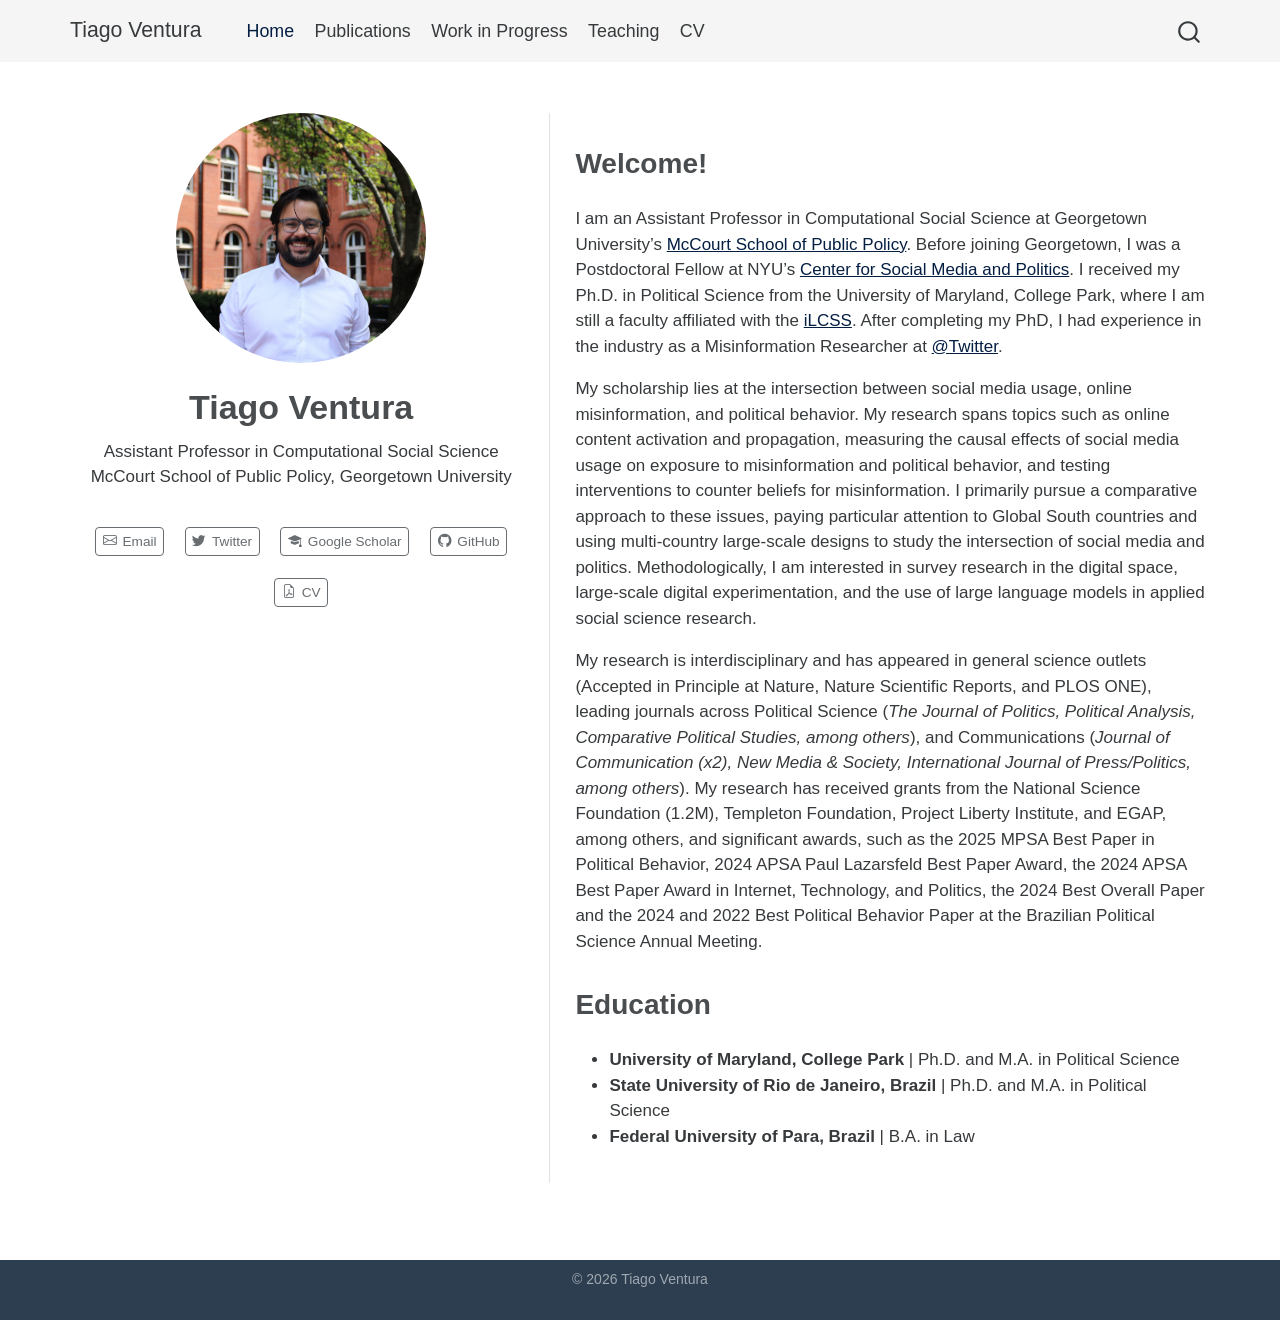
==== docs/index.html @ e1213874 "Initial Quarto website migration from Hugo Academic" ====
<!DOCTYPE html>
<html xmlns="http://www.w3.org/1999/xhtml" lang="en" xml:lang="en"><head>

<meta charset="utf-8">
<meta name="generator" content="quarto-1.3.450">

<meta name="viewport" content="width=device-width, initial-scale=1.0, user-scalable=yes">


<title>Tiago Ventura</title>
<style>
code{white-space: pre-wrap;}
span.smallcaps{font-variant: small-caps;}
div.columns{display: flex; gap: min(4vw, 1.5em);}
div.column{flex: auto; overflow-x: auto;}
div.hanging-indent{margin-left: 1.5em; text-indent: -1.5em;}
ul.task-list{list-style: none;}
ul.task-list li input[type="checkbox"] {
  width: 0.8em;
  margin: 0 0.8em 0.2em -1em; /* quarto-specific, see https://github.com/quarto-dev/quarto-cli/issues/4556 */ 
  vertical-align: middle;
}
</style>


<script src="site_libs/quarto-nav/quarto-nav.js"></script>
<script src="site_libs/quarto-nav/headroom.min.js"></script>
<script src="site_libs/clipboard/clipboard.min.js"></script>
<script src="site_libs/quarto-search/autocomplete.umd.js"></script>
<script src="site_libs/quarto-search/fuse.min.js"></script>
<script src="site_libs/quarto-search/quarto-search.js"></script>
<meta name="quarto:offset" content="./">
<script src="site_libs/quarto-html/quarto.js"></script>
<script src="site_libs/quarto-html/popper.min.js"></script>
<script src="site_libs/quarto-html/tippy.umd.min.js"></script>
<link href="site_libs/quarto-html/tippy.css" rel="stylesheet">
<link href="site_libs/quarto-html/quarto-syntax-highlighting.css" rel="stylesheet" id="quarto-text-highlighting-styles">
<script src="site_libs/bootstrap/bootstrap.min.js"></script>
<link href="site_libs/bootstrap/bootstrap-icons.css" rel="stylesheet">
<link href="site_libs/bootstrap/bootstrap.min.css" rel="stylesheet" id="quarto-bootstrap" data-mode="light">
<script id="quarto-search-options" type="application/json">{
  "location": "navbar",
  "copy-button": false,
  "collapse-after": 3,
  "panel-placement": "end",
  "type": "overlay",
  "limit": 20,
  "language": {
    "search-no-results-text": "No results",
    "search-matching-documents-text": "matching documents",
    "search-copy-link-title": "Copy link to search",
    "search-hide-matches-text": "Hide additional matches",
    "search-more-match-text": "more match in this document",
    "search-more-matches-text": "more matches in this document",
    "search-clear-button-title": "Clear",
    "search-detached-cancel-button-title": "Cancel",
    "search-submit-button-title": "Submit",
    "search-label": "Search"
  }
}</script>
<script async="" src="https://www.googletagmanager.com/gtag/js?id=G-NC4JB8T01M"></script>

<script type="text/javascript">

window.dataLayer = window.dataLayer || [];
function gtag(){dataLayer.push(arguments);}
gtag('js', new Date());
gtag('config', 'G-NC4JB8T01M', { 'anonymize_ip': true});
</script>


<link rel="stylesheet" href="styles.css">
</head>

<body class="nav-fixed fullcontent">

<div id="quarto-search-results"></div>
  <header id="quarto-header" class="headroom fixed-top">
    <nav class="navbar navbar-expand-lg navbar-dark ">
      <div class="navbar-container container-fluid">
      <div class="navbar-brand-container">
    <a class="navbar-brand" href="./index.html">
    <span class="navbar-title">Tiago Ventura</span>
    </a>
  </div>
            <div id="quarto-search" class="" title="Search"></div>
          <button class="navbar-toggler" type="button" data-bs-toggle="collapse" data-bs-target="#navbarCollapse" aria-controls="navbarCollapse" aria-expanded="false" aria-label="Toggle navigation" onclick="if (window.quartoToggleHeadroom) { window.quartoToggleHeadroom(); }">
  <span class="navbar-toggler-icon"></span>
</button>
          <div class="collapse navbar-collapse" id="navbarCollapse">
            <ul class="navbar-nav navbar-nav-scroll me-auto">
  <li class="nav-item">
    <a class="nav-link active" href="./index.html" rel="" target="" aria-current="page">
 <span class="menu-text">Home</span></a>
  </li>  
  <li class="nav-item">
    <a class="nav-link" href="./publications/index.html" rel="" target="">
 <span class="menu-text">Publications</span></a>
  </li>  
  <li class="nav-item">
    <a class="nav-link" href="./work-in-progress/index.html" rel="" target="">
 <span class="menu-text">Work in Progress</span></a>
  </li>  
  <li class="nav-item">
    <a class="nav-link" href="./teaching.html" rel="" target="">
 <span class="menu-text">Teaching</span></a>
  </li>  
  <li class="nav-item">
    <a class="nav-link" href="./files/cv2.pdf" rel="" target="">
 <span class="menu-text">CV</span></a>
  </li>  
</ul>
            <div class="quarto-navbar-tools ms-auto">
</div>
          </div> <!-- /navcollapse -->
      </div> <!-- /container-fluid -->
    </nav>
</header>
<!-- content -->
<div id="quarto-content" class="quarto-container page-columns page-rows-contents page-layout-article page-navbar">
<!-- sidebar -->
<!-- margin-sidebar -->
    
<!-- main -->
<div class="quarto-about-trestles">
  <div class="about-entity">
    <img src="images/profile.jpg" class="about-image
  round " style="height: 14.7em; width: 14.7em;">
<header id="title-block-header" class="quarto-title-block default">
<div class="quarto-title">
<h1 class="title">Tiago Ventura</h1>
<p class="subtitle lead"></p><p>Assistant Professor in Computational Social Science McCourt School of Public Policy, Georgetown University</p><p></p>
</div>
<div class="quarto-title-meta">
  </div>
</header>
    <div class="about-links">
  <a href="mailto:tv186@georgetown.edu" class="about-link" rel="" target="">
    <i class="bi bi-envelope"></i>
     <span class="about-link-text">Email</span>
  </a>
  <a href="https://twitter.com/_tiagoventura" class="about-link" rel="" target="">
    <i class="bi bi-twitter"></i>
     <span class="about-link-text">Twitter</span>
  </a>
  <a href="https://scholar.google.com/citations?user=lG2qlIoAAAAJ&amp;hl=en" class="about-link" rel="" target="">
    <i class="bi bi-mortarboard-fill"></i>
     <span class="about-link-text">Google Scholar</span>
  </a>
  <a href="https://github.com/TiagoVentura" class="about-link" rel="" target="">
    <i class="bi bi-github"></i>
     <span class="about-link-text">GitHub</span>
  </a>
  <a href="/files/cv2.pdf" class="about-link" rel="" target="">
    <i class="bi bi-file-earmark-pdf"></i>
     <span class="about-link-text">CV</span>
  </a>
</div>
  </div>
  <div class="about-contents"><main class="content" id="quarto-document-content">
<section id="welcome" class="level2">
<h2 data-anchor-id="welcome">Welcome!</h2>
<p>I am an Assistant Professor in Computational Social Science at Georgetown University’s <a href="https://mccourt.georgetown.edu/">McCourt School of Public Policy</a>. Before joining Georgetown, I was a Postdoctoral Fellow at NYU’s <a href="https://csmapnyu.org/">Center for Social Media and Politics</a>. I received my Ph.D.&nbsp;in Political Science from the University of Maryland, College Park, where I am still a faculty affiliated with the <a href="https://ilcss.umd.edu/">iLCSS</a>. After completing my PhD, I had experience in the industry as a Misinformation Researcher at <a href="https://twitter.com/TwitterResearch"><span class="citation" data-cites="Twitter">@Twitter</span></a>.</p>
<p>My scholarship lies at the intersection between social media usage, online misinformation, and political behavior. My research spans topics such as online content activation and propagation, measuring the causal effects of social media usage on exposure to misinformation and political behavior, and testing interventions to counter beliefs for misinformation. I primarily pursue a comparative approach to these issues, paying particular attention to Global South countries and using multi-country large-scale designs to study the intersection of social media and politics. Methodologically, I am interested in survey research in the digital space, large-scale digital experimentation, and the use of large language models in applied social science research.</p>
<p>My research is interdisciplinary and has appeared in general science outlets (Accepted in Principle at Nature, Nature Scientific Reports, and PLOS ONE), leading journals across Political Science (<em>The Journal of Politics, Political Analysis, Comparative Political Studies, among others</em>), and Communications (<em>Journal of Communication (x2), New Media &amp; Society, International Journal of Press/Politics, among others</em>). My research has received grants from the National Science Foundation (1.2M), Templeton Foundation, Project Liberty Institute, and EGAP, among others, and significant awards, such as the 2025 MPSA Best Paper in Political Behavior, 2024 APSA Paul Lazarsfeld Best Paper Award, the 2024 APSA Best Paper Award in Internet, Technology, and Politics, the 2024 Best Overall Paper and the 2024 and 2022 Best Political Behavior Paper at the Brazilian Political Science Annual Meeting.</p>
</section>
<section id="education" class="level2">
<h2 data-anchor-id="education">Education</h2>
<ul>
<li><strong>University of Maryland, College Park</strong> | Ph.D.&nbsp;and M.A.&nbsp;in Political Science</li>
<li><strong>State University of Rio de Janeiro, Brazil</strong> | Ph.D.&nbsp;and M.A.&nbsp;in Political Science</li>
<li><strong>Federal University of Para, Brazil</strong> | B.A. in Law</li>
</ul>


</section>
</main></div>
</div>
 <!-- /main -->
<script id="quarto-html-after-body" type="application/javascript">
window.document.addEventListener("DOMContentLoaded", function (event) {
  const toggleBodyColorMode = (bsSheetEl) => {
    const mode = bsSheetEl.getAttribute("data-mode");
    const bodyEl = window.document.querySelector("body");
    if (mode === "dark") {
      bodyEl.classList.add("quarto-dark");
      bodyEl.classList.remove("quarto-light");
    } else {
      bodyEl.classList.add("quarto-light");
      bodyEl.classList.remove("quarto-dark");
    }
  }
  const toggleBodyColorPrimary = () => {
    const bsSheetEl = window.document.querySelector("link#quarto-bootstrap");
    if (bsSheetEl) {
      toggleBodyColorMode(bsSheetEl);
    }
  }
  toggleBodyColorPrimary();  
  const isCodeAnnotation = (el) => {
    for (const clz of el.classList) {
      if (clz.startsWith('code-annotation-')) {                     
        return true;
      }
    }
    return false;
  }
  const clipboard = new window.ClipboardJS('.code-copy-button', {
    text: function(trigger) {
      const codeEl = trigger.previousElementSibling.cloneNode(true);
      for (const childEl of codeEl.children) {
        if (isCodeAnnotation(childEl)) {
          childEl.remove();
        }
      }
      return codeEl.innerText;
    }
  });
  clipboard.on('success', function(e) {
    // button target
    const button = e.trigger;
    // don't keep focus
    button.blur();
    // flash "checked"
    button.classList.add('code-copy-button-checked');
    var currentTitle = button.getAttribute("title");
    button.setAttribute("title", "Copied!");
    let tooltip;
    if (window.bootstrap) {
      button.setAttribute("data-bs-toggle", "tooltip");
      button.setAttribute("data-bs-placement", "left");
      button.setAttribute("data-bs-title", "Copied!");
      tooltip = new bootstrap.Tooltip(button, 
        { trigger: "manual", 
          customClass: "code-copy-button-tooltip",
          offset: [0, -8]});
      tooltip.show();    
    }
    setTimeout(function() {
      if (tooltip) {
        tooltip.hide();
        button.removeAttribute("data-bs-title");
        button.removeAttribute("data-bs-toggle");
        button.removeAttribute("data-bs-placement");
      }
      button.setAttribute("title", currentTitle);
      button.classList.remove('code-copy-button-checked');
    }, 1000);
    // clear code selection
    e.clearSelection();
  });
  function tippyHover(el, contentFn) {
    const config = {
      allowHTML: true,
      content: contentFn,
      maxWidth: 500,
      delay: 100,
      arrow: false,
      appendTo: function(el) {
          return el.parentElement;
      },
      interactive: true,
      interactiveBorder: 10,
      theme: 'quarto',
      placement: 'bottom-start'
    };
    window.tippy(el, config); 
  }
  const noterefs = window.document.querySelectorAll('a[role="doc-noteref"]');
  for (var i=0; i<noterefs.length; i++) {
    const ref = noterefs[i];
    tippyHover(ref, function() {
      // use id or data attribute instead here
      let href = ref.getAttribute('data-footnote-href') || ref.getAttribute('href');
      try { href = new URL(href).hash; } catch {}
      const id = href.replace(/^#\/?/, "");
      const note = window.document.getElementById(id);
      return note.innerHTML;
    });
  }
      let selectedAnnoteEl;
      const selectorForAnnotation = ( cell, annotation) => {
        let cellAttr = 'data-code-cell="' + cell + '"';
        let lineAttr = 'data-code-annotation="' +  annotation + '"';
        const selector = 'span[' + cellAttr + '][' + lineAttr + ']';
        return selector;
      }
      const selectCodeLines = (annoteEl) => {
        const doc = window.document;
        const targetCell = annoteEl.getAttribute("data-target-cell");
        const targetAnnotation = annoteEl.getAttribute("data-target-annotation");
        const annoteSpan = window.document.querySelector(selectorForAnnotation(targetCell, targetAnnotation));
        const lines = annoteSpan.getAttribute("data-code-lines").split(",");
        const lineIds = lines.map((line) => {
          return targetCell + "-" + line;
        })
        let top = null;
        let height = null;
        let parent = null;
        if (lineIds.length > 0) {
            //compute the position of the single el (top and bottom and make a div)
            const el = window.document.getElementById(lineIds[0]);
            top = el.offsetTop;
            height = el.offsetHeight;
            parent = el.parentElement.parentElement;
          if (lineIds.length > 1) {
            const lastEl = window.document.getElementById(lineIds[lineIds.length - 1]);
            const bottom = lastEl.offsetTop + lastEl.offsetHeight;
            height = bottom - top;
          }
          if (top !== null && height !== null && parent !== null) {
            // cook up a div (if necessary) and position it 
            let div = window.document.getElementById("code-annotation-line-highlight");
            if (div === null) {
              div = window.document.createElement("div");
              div.setAttribute("id", "code-annotation-line-highlight");
              div.style.position = 'absolute';
              parent.appendChild(div);
            }
            div.style.top = top - 2 + "px";
            div.style.height = height + 4 + "px";
            let gutterDiv = window.document.getElementById("code-annotation-line-highlight-gutter");
            if (gutterDiv === null) {
              gutterDiv = window.document.createElement("div");
              gutterDiv.setAttribute("id", "code-annotation-line-highlight-gutter");
              gutterDiv.style.position = 'absolute';
              const codeCell = window.document.getElementById(targetCell);
              const gutter = codeCell.querySelector('.code-annotation-gutter');
              gutter.appendChild(gutterDiv);
            }
            gutterDiv.style.top = top - 2 + "px";
            gutterDiv.style.height = height + 4 + "px";
          }
          selectedAnnoteEl = annoteEl;
        }
      };
      const unselectCodeLines = () => {
        const elementsIds = ["code-annotation-line-highlight", "code-annotation-line-highlight-gutter"];
        elementsIds.forEach((elId) => {
          const div = window.document.getElementById(elId);
          if (div) {
            div.remove();
          }
        });
        selectedAnnoteEl = undefined;
      };
      // Attach click handler to the DT
      const annoteDls = window.document.querySelectorAll('dt[data-target-cell]');
      for (const annoteDlNode of annoteDls) {
        annoteDlNode.addEventListener('click', (event) => {
          const clickedEl = event.target;
          if (clickedEl !== selectedAnnoteEl) {
            unselectCodeLines();
            const activeEl = window.document.querySelector('dt[data-target-cell].code-annotation-active');
            if (activeEl) {
              activeEl.classList.remove('code-annotation-active');
            }
            selectCodeLines(clickedEl);
            clickedEl.classList.add('code-annotation-active');
          } else {
            // Unselect the line
            unselectCodeLines();
            clickedEl.classList.remove('code-annotation-active');
          }
        });
      }
  const findCites = (el) => {
    const parentEl = el.parentElement;
    if (parentEl) {
      const cites = parentEl.dataset.cites;
      if (cites) {
        return {
          el,
          cites: cites.split(' ')
        };
      } else {
        return findCites(el.parentElement)
      }
    } else {
      return undefined;
    }
  };
  var bibliorefs = window.document.querySelectorAll('a[role="doc-biblioref"]');
  for (var i=0; i<bibliorefs.length; i++) {
    const ref = bibliorefs[i];
    const citeInfo = findCites(ref);
    if (citeInfo) {
      tippyHover(citeInfo.el, function() {
        var popup = window.document.createElement('div');
        citeInfo.cites.forEach(function(cite) {
          var citeDiv = window.document.createElement('div');
          citeDiv.classList.add('hanging-indent');
          citeDiv.classList.add('csl-entry');
          var biblioDiv = window.document.getElementById('ref-' + cite);
          if (biblioDiv) {
            citeDiv.innerHTML = biblioDiv.innerHTML;
          }
          popup.appendChild(citeDiv);
        });
        return popup.innerHTML;
      });
    }
  }
});
</script>
</div> <!-- /content -->
<footer class="footer">
  <div class="nav-footer">
    <div class="nav-footer-left">
      &nbsp;
    </div>   
    <div class="nav-footer-center">© 2026 Tiago Ventura</div>
    <div class="nav-footer-right">
      &nbsp;
    </div>
  </div>
</footer>



</body></html>
---- docs/site_libs/quarto-html/tippy.css ----
.tippy-box[data-animation=fade][data-state=hidden]{opacity:0}[data-tippy-root]{max-width:calc(100vw - 10px)}.tippy-box{position:relative;background-color:#333;color:#fff;border-radius:4px;font-size:14px;line-height:1.4;white-space:normal;outline:0;transition-property:transform,visibility,opacity}.tippy-box[data-placement^=top]>.tippy-arrow{bottom:0}.tippy-box[data-placement^=top]>.tippy-arrow:before{bottom:-7px;left:0;border-width:8px 8px 0;border-top-color:initial;transform-origin:center top}.tippy-box[data-placement^=bottom]>.tippy-arrow{top:0}.tippy-box[data-placement^=bottom]>.tippy-arrow:before{top:-7px;left:0;border-width:0 8px 8px;border-bottom-color:initial;transform-origin:center bottom}.tippy-box[data-placement^=left]>.tippy-arrow{right:0}.tippy-box[data-placement^=left]>.tippy-arrow:before{border-width:8px 0 8px 8px;border-left-color:initial;right:-7px;transform-origin:center left}.tippy-box[data-placement^=right]>.tippy-arrow{left:0}.tippy-box[data-placement^=right]>.tippy-arrow:before{left:-7px;border-width:8px 8px 8px 0;border-right-color:initial;transform-origin:center right}.tippy-box[data-inertia][data-state=visible]{transition-timing-function:cubic-bezier(.54,1.5,.38,1.11)}.tippy-arrow{width:16px;height:16px;color:#333}.tippy-arrow:before{content:"";position:absolute;border-color:transparent;border-style:solid}.tippy-content{position:relative;padding:5px 9px;z-index:1}
---- docs/site_libs/quarto-html/quarto-syntax-highlighting.css ----
/* quarto syntax highlight colors */
:root {
  --quarto-hl-ot-color: #003B4F;
  --quarto-hl-at-color: #657422;
  --quarto-hl-ss-color: #20794D;
  --quarto-hl-an-color: #5E5E5E;
  --quarto-hl-fu-color: #4758AB;
  --quarto-hl-st-color: #20794D;
  --quarto-hl-cf-color: #003B4F;
  --quarto-hl-op-color: #5E5E5E;
  --quarto-hl-er-color: #AD0000;
  --quarto-hl-bn-color: #AD0000;
  --quarto-hl-al-color: #AD0000;
  --quarto-hl-va-color: #111111;
  --quarto-hl-bu-color: inherit;
  --quarto-hl-ex-color: inherit;
  --quarto-hl-pp-color: #AD0000;
  --quarto-hl-in-color: #5E5E5E;
  --quarto-hl-vs-color: #20794D;
  --quarto-hl-wa-color: #5E5E5E;
  --quarto-hl-do-color: #5E5E5E;
  --quarto-hl-im-color: #00769E;
  --quarto-hl-ch-color: #20794D;
  --quarto-hl-dt-color: #AD0000;
  --quarto-hl-fl-color: #AD0000;
  --quarto-hl-co-color: #5E5E5E;
  --quarto-hl-cv-color: #5E5E5E;
  --quarto-hl-cn-color: #8f5902;
  --quarto-hl-sc-color: #5E5E5E;
  --quarto-hl-dv-color: #AD0000;
  --quarto-hl-kw-color: #003B4F;
}

/* other quarto variables */
:root {
  --quarto-font-monospace: SFMono-Regular, Menlo, Monaco, Consolas, "Liberation Mono", "Courier New", monospace;
}

pre > code.sourceCode > span {
  color: #003B4F;
}

code span {
  color: #003B4F;
}

code.sourceCode > span {
  color: #003B4F;
}

div.sourceCode,
div.sourceCode pre.sourceCode {
  color: #003B4F;
}

code span.ot {
  color: #003B4F;
  font-style: inherit;
}

code span.at {
  color: #657422;
  font-style: inherit;
}

code span.ss {
  color: #20794D;
  font-style: inherit;
}

code span.an {
  color: #5E5E5E;
  font-style: inherit;
}

code span.fu {
  color: #4758AB;
  font-style: inherit;
}

code span.st {
  color: #20794D;
  font-style: inherit;
}

code span.cf {
  color: #003B4F;
  font-style: inherit;
}

code span.op {
  color: #5E5E5E;
  font-style: inherit;
}

code span.er {
  color: #AD0000;
  font-style: inherit;
}

code span.bn {
  color: #AD0000;
  font-style: inherit;
}

code span.al {
  color: #AD0000;
  font-style: inherit;
}

code span.va {
  color: #111111;
  font-style: inherit;
}

code span.bu {
  font-style: inherit;
}

code span.ex {
  font-style: inherit;
}

code span.pp {
  color: #AD0000;
  font-style: inherit;
}

code span.in {
  color: #5E5E5E;
  font-style: inherit;
}

code span.vs {
  color: #20794D;
  font-style: inherit;
}

code span.wa {
  color: #5E5E5E;
  font-style: italic;
}

code span.do {
  color: #5E5E5E;
  font-style: italic;
}

code span.im {
  color: #00769E;
  font-style: inherit;
}

code span.ch {
  color: #20794D;
  font-style: inherit;
}

code span.dt {
  color: #AD0000;
  font-style: inherit;
}

code span.fl {
  color: #AD0000;
  font-style: inherit;
}

code span.co {
  color: #5E5E5E;
  font-style: inherit;
}

code span.cv {
  color: #5E5E5E;
  font-style: italic;
}

code span.cn {
  color: #8f5902;
  font-style: inherit;
}

code span.sc {
  color: #5E5E5E;
  font-style: inherit;
}

code span.dv {
  color: #AD0000;
  font-style: inherit;
}

code span.kw {
  color: #003B4F;
  font-style: inherit;
}

.prevent-inlining {
  content: "</";
}

/*# sourceMappingURL=debc5d5d77c3f9108843748ff7464032.css.map */
---- docs/styles.css ----
/* Additional CSS overrides */
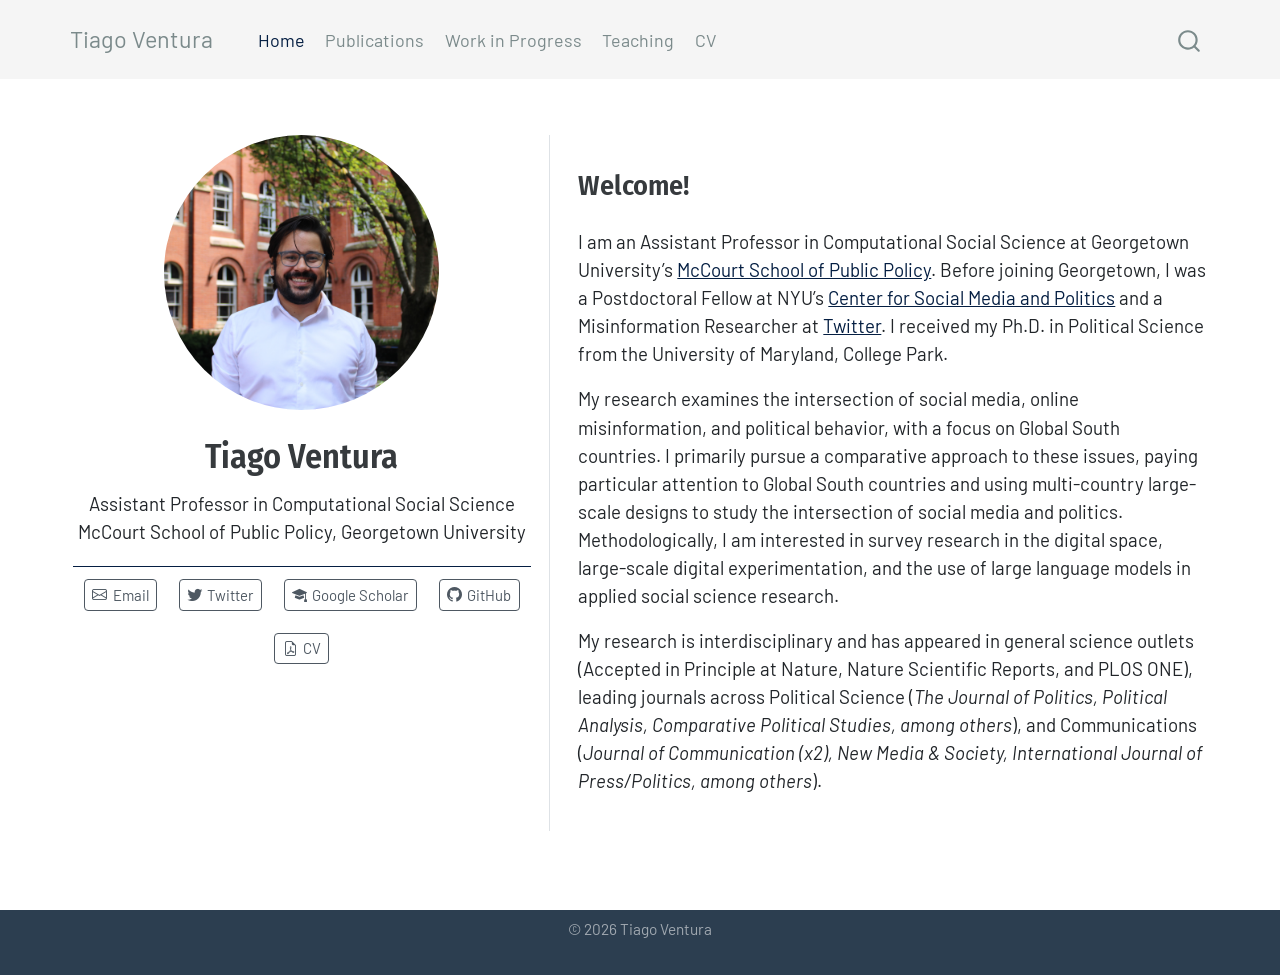
==== commit 7bf93e92: "Update site: Flatly theme, awards, tighter layout, CV fixes, custom domain - Switch theme from Cosmo" ====
--- a/docs/index.html
+++ b/docs/index.html
@@ -106,7 +106,7 @@
  <span class="menu-text">Teaching</span></a>
   </li>  
   <li class="nav-item">
-    <a class="nav-link" href="./files/cv2.pdf" rel="" target="">
+    <a class="nav-link" href="./cv.pdf" rel="" target="">
  <span class="menu-text">CV</span></a>
   </li>  
 </ul>
@@ -143,7 +143,7 @@
     <i class="bi bi-twitter"></i>
      <span class="about-link-text">Twitter</span>
   </a>
-  <a href="https://scholar.google.com/citations?user=lG2qlIoAAAAJ&amp;hl=en" class="about-link" rel="" target="">
+  <a href="https://scholar.google.com/citations?user=l1-4TiAAAAAJ&amp;hl=en" class="about-link" rel="" target="">
     <i class="bi bi-mortarboard-fill"></i>
      <span class="about-link-text">Google Scholar</span>
   </a>
@@ -151,7 +151,7 @@
     <i class="bi bi-github"></i>
      <span class="about-link-text">GitHub</span>
   </a>
-  <a href="/files/cv2.pdf" class="about-link" rel="" target="">
+  <a href="/cv.pdf" class="about-link" rel="" target="">
     <i class="bi bi-file-earmark-pdf"></i>
      <span class="about-link-text">CV</span>
   </a>
@@ -160,17 +160,13 @@
   <div class="about-contents"><main class="content" id="quarto-document-content">
 <section id="welcome" class="level2">
 <h2 data-anchor-id="welcome">Welcome!</h2>
-<p>I am an Assistant Professor in Computational Social Science at Georgetown University’s <a href="https://mccourt.georgetown.edu/">McCourt School of Public Policy</a>. Before joining Georgetown, I was a Postdoctoral Fellow at NYU’s <a href="https://csmapnyu.org/">Center for Social Media and Politics</a>. I received my Ph.D.&nbsp;in Political Science from the University of Maryland, College Park, where I am still a faculty affiliated with the <a href="https://ilcss.umd.edu/">iLCSS</a>. After completing my PhD, I had experience in the industry as a Misinformation Researcher at <a href="https://twitter.com/TwitterResearch"><span class="citation" data-cites="Twitter">@Twitter</span></a>.</p>
-<p>My scholarship lies at the intersection between social media usage, online misinformation, and political behavior. My research spans topics such as online content activation and propagation, measuring the causal effects of social media usage on exposure to misinformation and political behavior, and testing interventions to counter beliefs for misinformation. I primarily pursue a comparative approach to these issues, paying particular attention to Global South countries and using multi-country large-scale designs to study the intersection of social media and politics. Methodologically, I am interested in survey research in the digital space, large-scale digital experimentation, and the use of large language models in applied social science research.</p>
-<p>My research is interdisciplinary and has appeared in general science outlets (Accepted in Principle at Nature, Nature Scientific Reports, and PLOS ONE), leading journals across Political Science (<em>The Journal of Politics, Political Analysis, Comparative Political Studies, among others</em>), and Communications (<em>Journal of Communication (x2), New Media &amp; Society, International Journal of Press/Politics, among others</em>). My research has received grants from the National Science Foundation (1.2M), Templeton Foundation, Project Liberty Institute, and EGAP, among others, and significant awards, such as the 2025 MPSA Best Paper in Political Behavior, 2024 APSA Paul Lazarsfeld Best Paper Award, the 2024 APSA Best Paper Award in Internet, Technology, and Politics, the 2024 Best Overall Paper and the 2024 and 2022 Best Political Behavior Paper at the Brazilian Political Science Annual Meeting.</p>
-</section>
-<section id="education" class="level2">
-<h2 data-anchor-id="education">Education</h2>
-<ul>
-<li><strong>University of Maryland, College Park</strong> | Ph.D.&nbsp;and M.A.&nbsp;in Political Science</li>
-<li><strong>State University of Rio de Janeiro, Brazil</strong> | Ph.D.&nbsp;and M.A.&nbsp;in Political Science</li>
-<li><strong>Federal University of Para, Brazil</strong> | B.A. in Law</li>
-</ul>
+<p>I am an Assistant Professor in Computational Social Science at Georgetown University’s <a href="https://mccourt.georgetown.edu/">McCourt School of Public Policy</a>. Before joining Georgetown, I was a Postdoctoral Fellow at NYU’s <a href="https://csmapnyu.org/">Center for Social Media and Politics</a> and a Misinformation Researcher at <a href="https://twitter.com/TwitterResearch">Twitter</a>. I received my Ph.D.&nbsp;in Political Science from the University of Maryland, College Park.</p>
+<p>My research examines the intersection of social media, online misinformation, and political behavior, with a focus on Global South countries. I primarily pursue a comparative approach to these issues, paying particular attention to Global South countries and using multi-country large-scale designs to study the intersection of social media and politics. Methodologically, I am interested in survey research in the digital space, large-scale digital experimentation, and the use of large language models in applied social science research.</p>
+<p>My research is interdisciplinary and has appeared in general science outlets (Accepted in Principle at Nature, Nature Scientific Reports, and PLOS ONE), leading journals across Political Science (<em>The Journal of Politics, Political Analysis, Comparative Political Studies, among others</em>), and Communications (<em>Journal of Communication (x2), New Media &amp; Society, International Journal of Press/Politics, among others</em>).</p>
+<!-- ## Education -->
+<!-- - **University of Maryland, College Park** | Ph.D. and M.A. in Political Science -->
+<!-- - **State University of Rio de Janeiro, Brazil** | Ph.D. and M.A. in Political Science -->
+<!-- - **Federal University of Para, Brazil** | B.A. in Law -->
 
 
 </section>
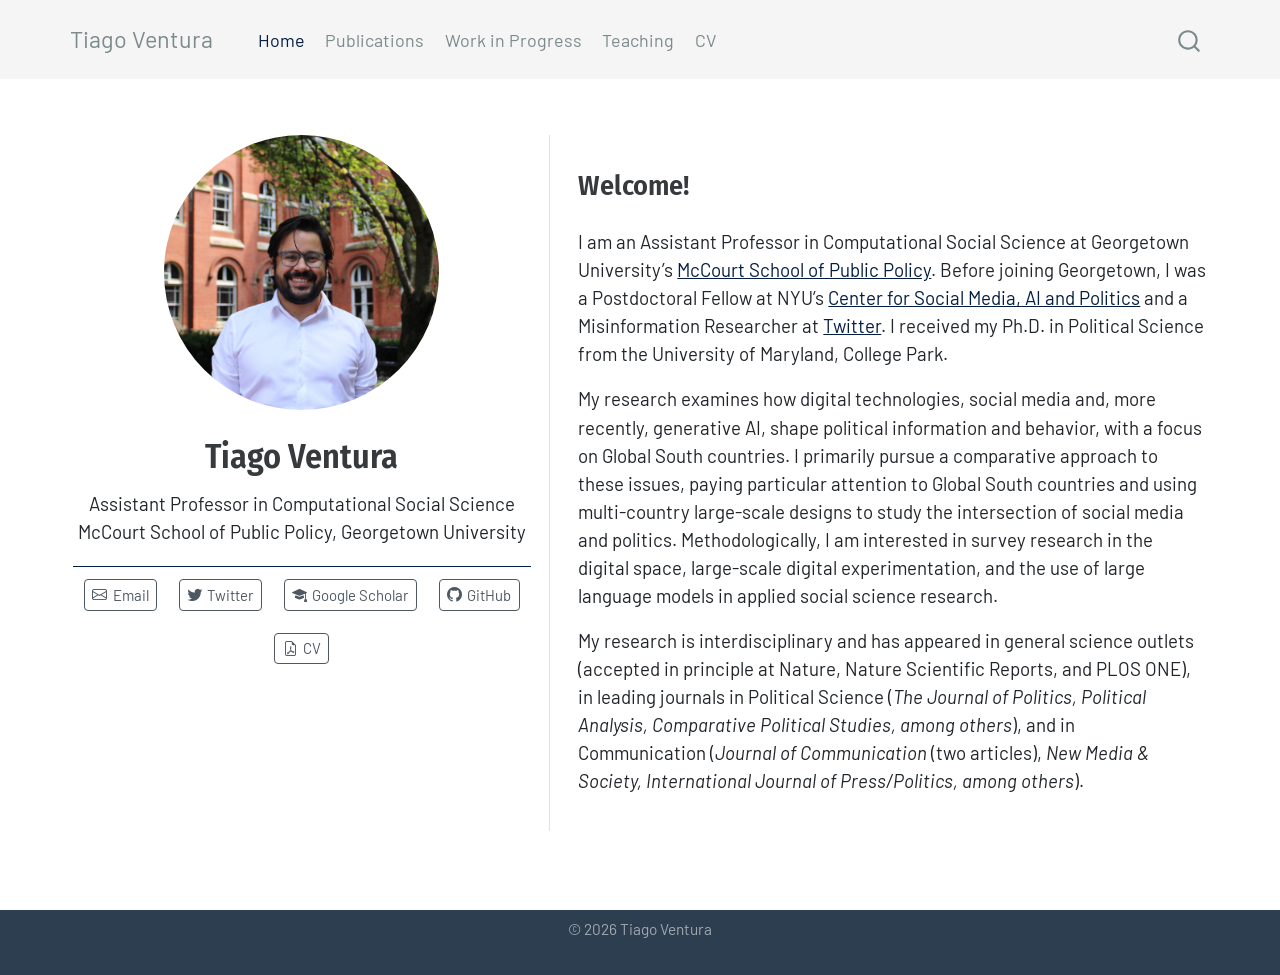
==== commit f06ba907: "Pre-submission fixes: current CV, MPSA 2026, NHB spelling, Bisbee, AI in bio, CSMaP rename, pub year" ====
--- a/docs/index.html
+++ b/docs/index.html
@@ -160,9 +160,9 @@
   <div class="about-contents"><main class="content" id="quarto-document-content">
 <section id="welcome" class="level2">
 <h2 data-anchor-id="welcome">Welcome!</h2>
-<p>I am an Assistant Professor in Computational Social Science at Georgetown University’s <a href="https://mccourt.georgetown.edu/">McCourt School of Public Policy</a>. Before joining Georgetown, I was a Postdoctoral Fellow at NYU’s <a href="https://csmapnyu.org/">Center for Social Media and Politics</a> and a Misinformation Researcher at <a href="https://twitter.com/TwitterResearch">Twitter</a>. I received my Ph.D.&nbsp;in Political Science from the University of Maryland, College Park.</p>
-<p>My research examines the intersection of social media, online misinformation, and political behavior, with a focus on Global South countries. I primarily pursue a comparative approach to these issues, paying particular attention to Global South countries and using multi-country large-scale designs to study the intersection of social media and politics. Methodologically, I am interested in survey research in the digital space, large-scale digital experimentation, and the use of large language models in applied social science research.</p>
-<p>My research is interdisciplinary and has appeared in general science outlets (Accepted in Principle at Nature, Nature Scientific Reports, and PLOS ONE), leading journals across Political Science (<em>The Journal of Politics, Political Analysis, Comparative Political Studies, among others</em>), and Communications (<em>Journal of Communication (x2), New Media &amp; Society, International Journal of Press/Politics, among others</em>).</p>
+<p>I am an Assistant Professor in Computational Social Science at Georgetown University’s <a href="https://mccourt.georgetown.edu/">McCourt School of Public Policy</a>. Before joining Georgetown, I was a Postdoctoral Fellow at NYU’s <a href="https://csmapnyu.org/">Center for Social Media, AI and Politics</a> and a Misinformation Researcher at <a href="https://twitter.com/TwitterResearch">Twitter</a>. I received my Ph.D.&nbsp;in Political Science from the University of Maryland, College Park.</p>
+<p>My research examines how digital technologies, social media and, more recently, generative AI, shape political information and behavior, with a focus on Global South countries. I primarily pursue a comparative approach to these issues, paying particular attention to Global South countries and using multi-country large-scale designs to study the intersection of social media and politics. Methodologically, I am interested in survey research in the digital space, large-scale digital experimentation, and the use of large language models in applied social science research.</p>
+<p>My research is interdisciplinary and has appeared in general science outlets (accepted in principle at Nature, Nature Scientific Reports, and PLOS ONE), in leading journals in Political Science (<em>The Journal of Politics, Political Analysis, Comparative Political Studies, among others</em>), and in Communication (<em>Journal of Communication</em> (two articles), <em>New Media &amp; Society, International Journal of Press/Politics, among others</em>).</p>
 <!-- ## Education -->
 <!-- - **University of Maryland, College Park** | Ph.D. and M.A. in Political Science -->
 <!-- - **State University of Rio de Janeiro, Brazil** | Ph.D. and M.A. in Political Science -->
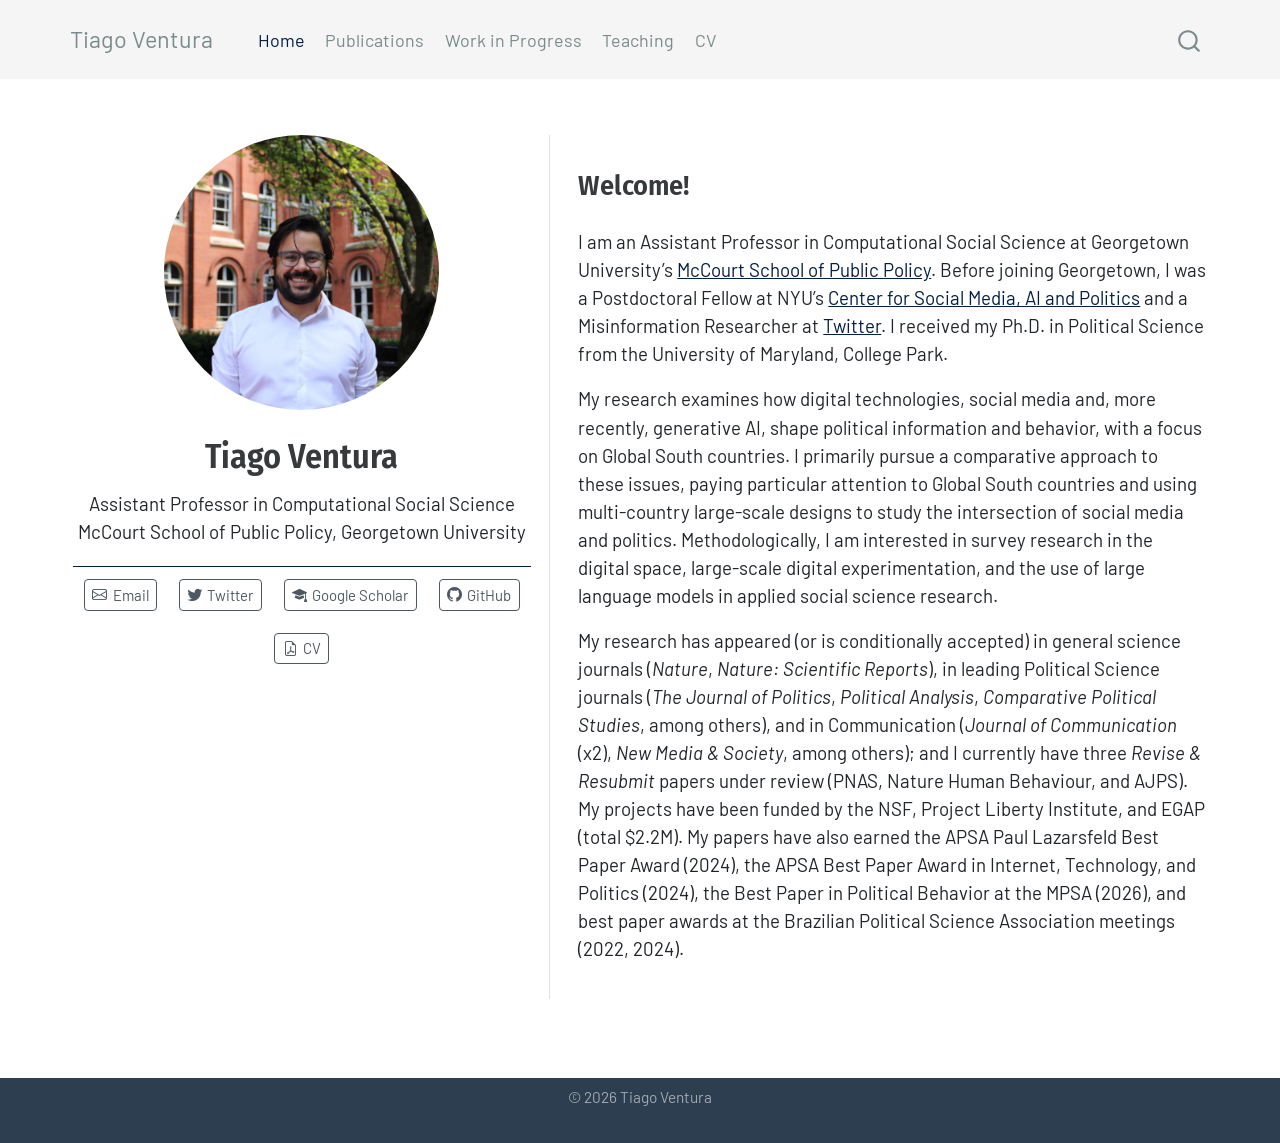
==== commit 13a95e67: "Homepage: replace record paragraph with cover-letter version" ====
--- a/docs/index.html
+++ b/docs/index.html
@@ -162,7 +162,7 @@
 <h2 data-anchor-id="welcome">Welcome!</h2>
 <p>I am an Assistant Professor in Computational Social Science at Georgetown University’s <a href="https://mccourt.georgetown.edu/">McCourt School of Public Policy</a>. Before joining Georgetown, I was a Postdoctoral Fellow at NYU’s <a href="https://csmapnyu.org/">Center for Social Media, AI and Politics</a> and a Misinformation Researcher at <a href="https://twitter.com/TwitterResearch">Twitter</a>. I received my Ph.D.&nbsp;in Political Science from the University of Maryland, College Park.</p>
 <p>My research examines how digital technologies, social media and, more recently, generative AI, shape political information and behavior, with a focus on Global South countries. I primarily pursue a comparative approach to these issues, paying particular attention to Global South countries and using multi-country large-scale designs to study the intersection of social media and politics. Methodologically, I am interested in survey research in the digital space, large-scale digital experimentation, and the use of large language models in applied social science research.</p>
-<p>My research is interdisciplinary and has appeared in general science outlets (accepted in principle at Nature, Nature Scientific Reports, and PLOS ONE), in leading journals in Political Science (<em>The Journal of Politics, Political Analysis, Comparative Political Studies, among others</em>), and in Communication (<em>Journal of Communication</em> (two articles), <em>New Media &amp; Society, International Journal of Press/Politics, among others</em>).</p>
+<p>My research has appeared (or is conditionally accepted) in general science journals (<em>Nature</em>, <em>Nature: Scientific Reports</em>), in leading Political Science journals (<em>The Journal of Politics</em>, <em>Political Analysis</em>, <em>Comparative Political Studies</em>, among others), and in Communication (<em>Journal of Communication</em> (x2), <em>New Media &amp; Society</em>, among others); and I currently have three <em>Revise &amp; Resubmit</em> papers under review (PNAS, Nature Human Behaviour, and AJPS). My projects have been funded by the NSF, Project Liberty Institute, and EGAP (total $2.2M). My papers have also earned the APSA Paul Lazarsfeld Best Paper Award (2024), the APSA Best Paper Award in Internet, Technology, and Politics (2024), the Best Paper in Political Behavior at the MPSA (2026), and best paper awards at the Brazilian Political Science Association meetings (2022, 2024).</p>
 <!-- ## Education -->
 <!-- - **University of Maryland, College Park** | Ph.D. and M.A. in Political Science -->
 <!-- - **State University of Rio de Janeiro, Brazil** | Ph.D. and M.A. in Political Science -->
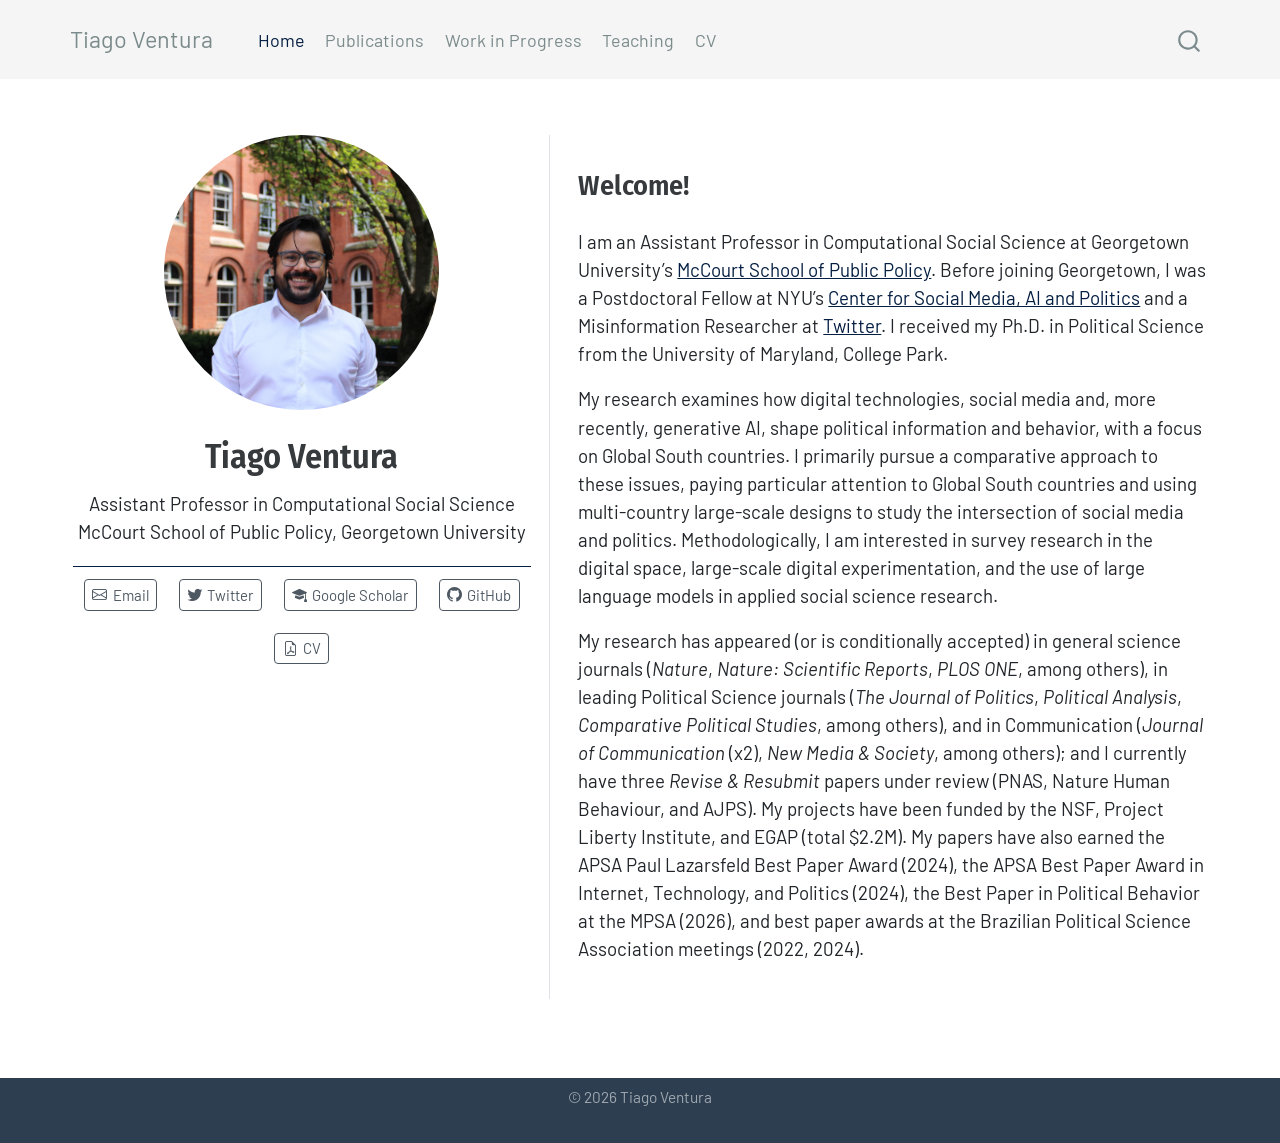
==== commit 74bb0f3c: "Homepage: add PLOS ONE, among others to general science journals" ====
--- a/docs/index.html
+++ b/docs/index.html
@@ -162,7 +162,7 @@
 <h2 data-anchor-id="welcome">Welcome!</h2>
 <p>I am an Assistant Professor in Computational Social Science at Georgetown University’s <a href="https://mccourt.georgetown.edu/">McCourt School of Public Policy</a>. Before joining Georgetown, I was a Postdoctoral Fellow at NYU’s <a href="https://csmapnyu.org/">Center for Social Media, AI and Politics</a> and a Misinformation Researcher at <a href="https://twitter.com/TwitterResearch">Twitter</a>. I received my Ph.D.&nbsp;in Political Science from the University of Maryland, College Park.</p>
 <p>My research examines how digital technologies, social media and, more recently, generative AI, shape political information and behavior, with a focus on Global South countries. I primarily pursue a comparative approach to these issues, paying particular attention to Global South countries and using multi-country large-scale designs to study the intersection of social media and politics. Methodologically, I am interested in survey research in the digital space, large-scale digital experimentation, and the use of large language models in applied social science research.</p>
-<p>My research has appeared (or is conditionally accepted) in general science journals (<em>Nature</em>, <em>Nature: Scientific Reports</em>), in leading Political Science journals (<em>The Journal of Politics</em>, <em>Political Analysis</em>, <em>Comparative Political Studies</em>, among others), and in Communication (<em>Journal of Communication</em> (x2), <em>New Media &amp; Society</em>, among others); and I currently have three <em>Revise &amp; Resubmit</em> papers under review (PNAS, Nature Human Behaviour, and AJPS). My projects have been funded by the NSF, Project Liberty Institute, and EGAP (total $2.2M). My papers have also earned the APSA Paul Lazarsfeld Best Paper Award (2024), the APSA Best Paper Award in Internet, Technology, and Politics (2024), the Best Paper in Political Behavior at the MPSA (2026), and best paper awards at the Brazilian Political Science Association meetings (2022, 2024).</p>
+<p>My research has appeared (or is conditionally accepted) in general science journals (<em>Nature</em>, <em>Nature: Scientific Reports</em>, <em>PLOS ONE</em>, among others), in leading Political Science journals (<em>The Journal of Politics</em>, <em>Political Analysis</em>, <em>Comparative Political Studies</em>, among others), and in Communication (<em>Journal of Communication</em> (x2), <em>New Media &amp; Society</em>, among others); and I currently have three <em>Revise &amp; Resubmit</em> papers under review (PNAS, Nature Human Behaviour, and AJPS). My projects have been funded by the NSF, Project Liberty Institute, and EGAP (total $2.2M). My papers have also earned the APSA Paul Lazarsfeld Best Paper Award (2024), the APSA Best Paper Award in Internet, Technology, and Politics (2024), the Best Paper in Political Behavior at the MPSA (2026), and best paper awards at the Brazilian Political Science Association meetings (2022, 2024).</p>
 <!-- ## Education -->
 <!-- - **University of Maryland, College Park** | Ph.D. and M.A. in Political Science -->
 <!-- - **State University of Rio de Janeiro, Brazil** | Ph.D. and M.A. in Political Science -->
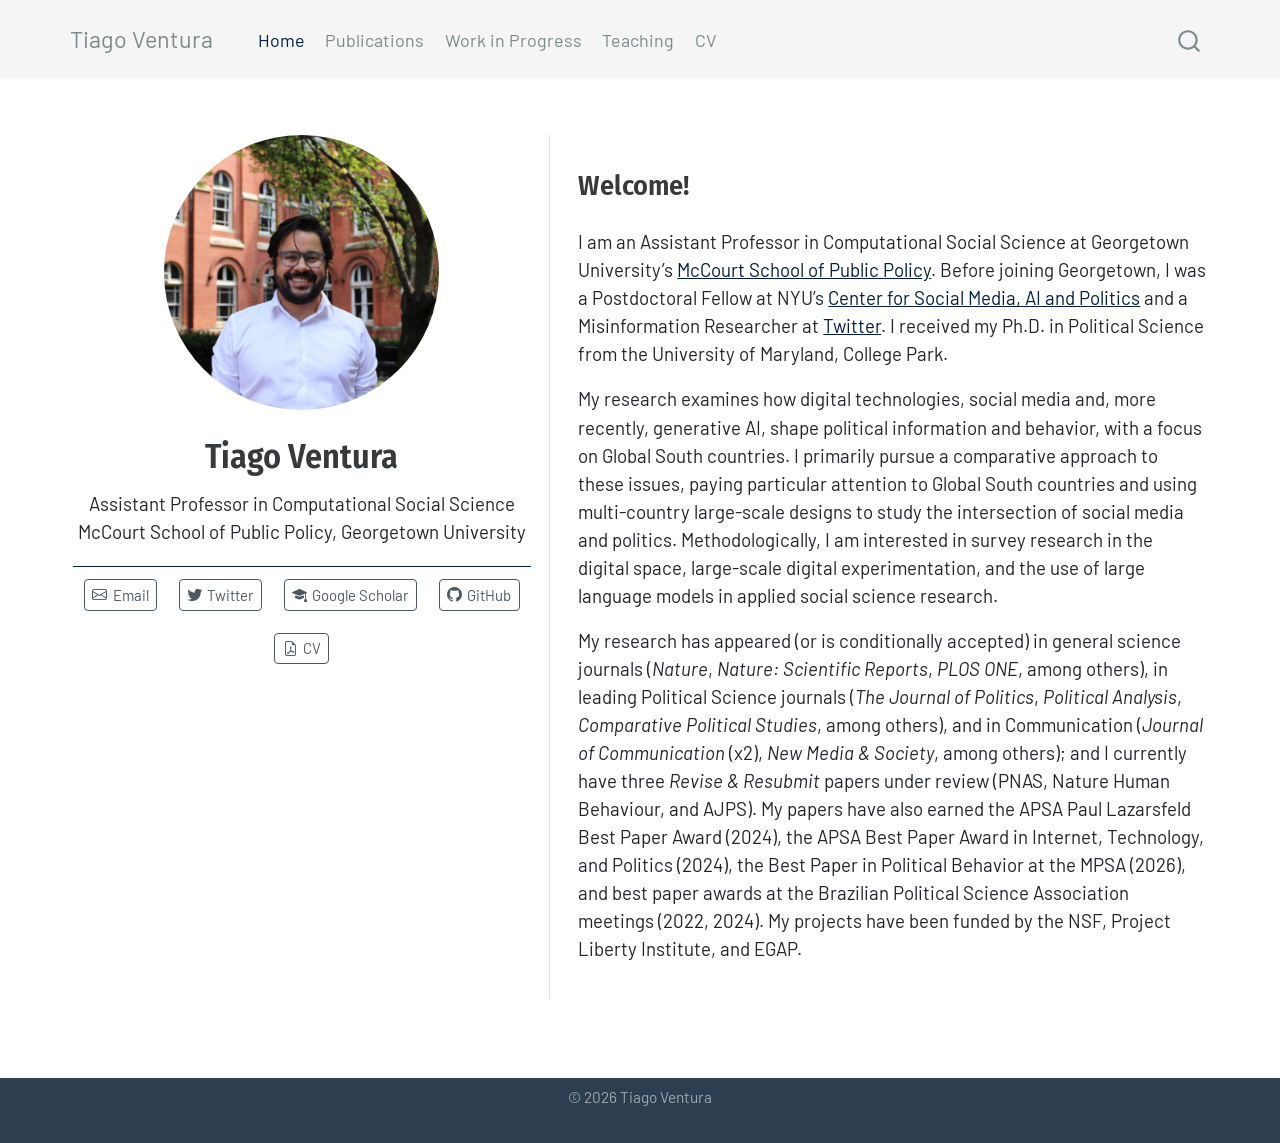
==== commit 8d23d68c: "Homepage: drop funding total, move funding sentence to end of paragraph" ====
--- a/docs/index.html
+++ b/docs/index.html
@@ -162,7 +162,7 @@
 <h2 data-anchor-id="welcome">Welcome!</h2>
 <p>I am an Assistant Professor in Computational Social Science at Georgetown University’s <a href="https://mccourt.georgetown.edu/">McCourt School of Public Policy</a>. Before joining Georgetown, I was a Postdoctoral Fellow at NYU’s <a href="https://csmapnyu.org/">Center for Social Media, AI and Politics</a> and a Misinformation Researcher at <a href="https://twitter.com/TwitterResearch">Twitter</a>. I received my Ph.D.&nbsp;in Political Science from the University of Maryland, College Park.</p>
 <p>My research examines how digital technologies, social media and, more recently, generative AI, shape political information and behavior, with a focus on Global South countries. I primarily pursue a comparative approach to these issues, paying particular attention to Global South countries and using multi-country large-scale designs to study the intersection of social media and politics. Methodologically, I am interested in survey research in the digital space, large-scale digital experimentation, and the use of large language models in applied social science research.</p>
-<p>My research has appeared (or is conditionally accepted) in general science journals (<em>Nature</em>, <em>Nature: Scientific Reports</em>, <em>PLOS ONE</em>, among others), in leading Political Science journals (<em>The Journal of Politics</em>, <em>Political Analysis</em>, <em>Comparative Political Studies</em>, among others), and in Communication (<em>Journal of Communication</em> (x2), <em>New Media &amp; Society</em>, among others); and I currently have three <em>Revise &amp; Resubmit</em> papers under review (PNAS, Nature Human Behaviour, and AJPS). My projects have been funded by the NSF, Project Liberty Institute, and EGAP (total $2.2M). My papers have also earned the APSA Paul Lazarsfeld Best Paper Award (2024), the APSA Best Paper Award in Internet, Technology, and Politics (2024), the Best Paper in Political Behavior at the MPSA (2026), and best paper awards at the Brazilian Political Science Association meetings (2022, 2024).</p>
+<p>My research has appeared (or is conditionally accepted) in general science journals (<em>Nature</em>, <em>Nature: Scientific Reports</em>, <em>PLOS ONE</em>, among others), in leading Political Science journals (<em>The Journal of Politics</em>, <em>Political Analysis</em>, <em>Comparative Political Studies</em>, among others), and in Communication (<em>Journal of Communication</em> (x2), <em>New Media &amp; Society</em>, among others); and I currently have three <em>Revise &amp; Resubmit</em> papers under review (PNAS, Nature Human Behaviour, and AJPS). My papers have also earned the APSA Paul Lazarsfeld Best Paper Award (2024), the APSA Best Paper Award in Internet, Technology, and Politics (2024), the Best Paper in Political Behavior at the MPSA (2026), and best paper awards at the Brazilian Political Science Association meetings (2022, 2024). My projects have been funded by the NSF, Project Liberty Institute, and EGAP.</p>
 <!-- ## Education -->
 <!-- - **University of Maryland, College Park** | Ph.D. and M.A. in Political Science -->
 <!-- - **State University of Rio de Janeiro, Brazil** | Ph.D. and M.A. in Political Science -->
